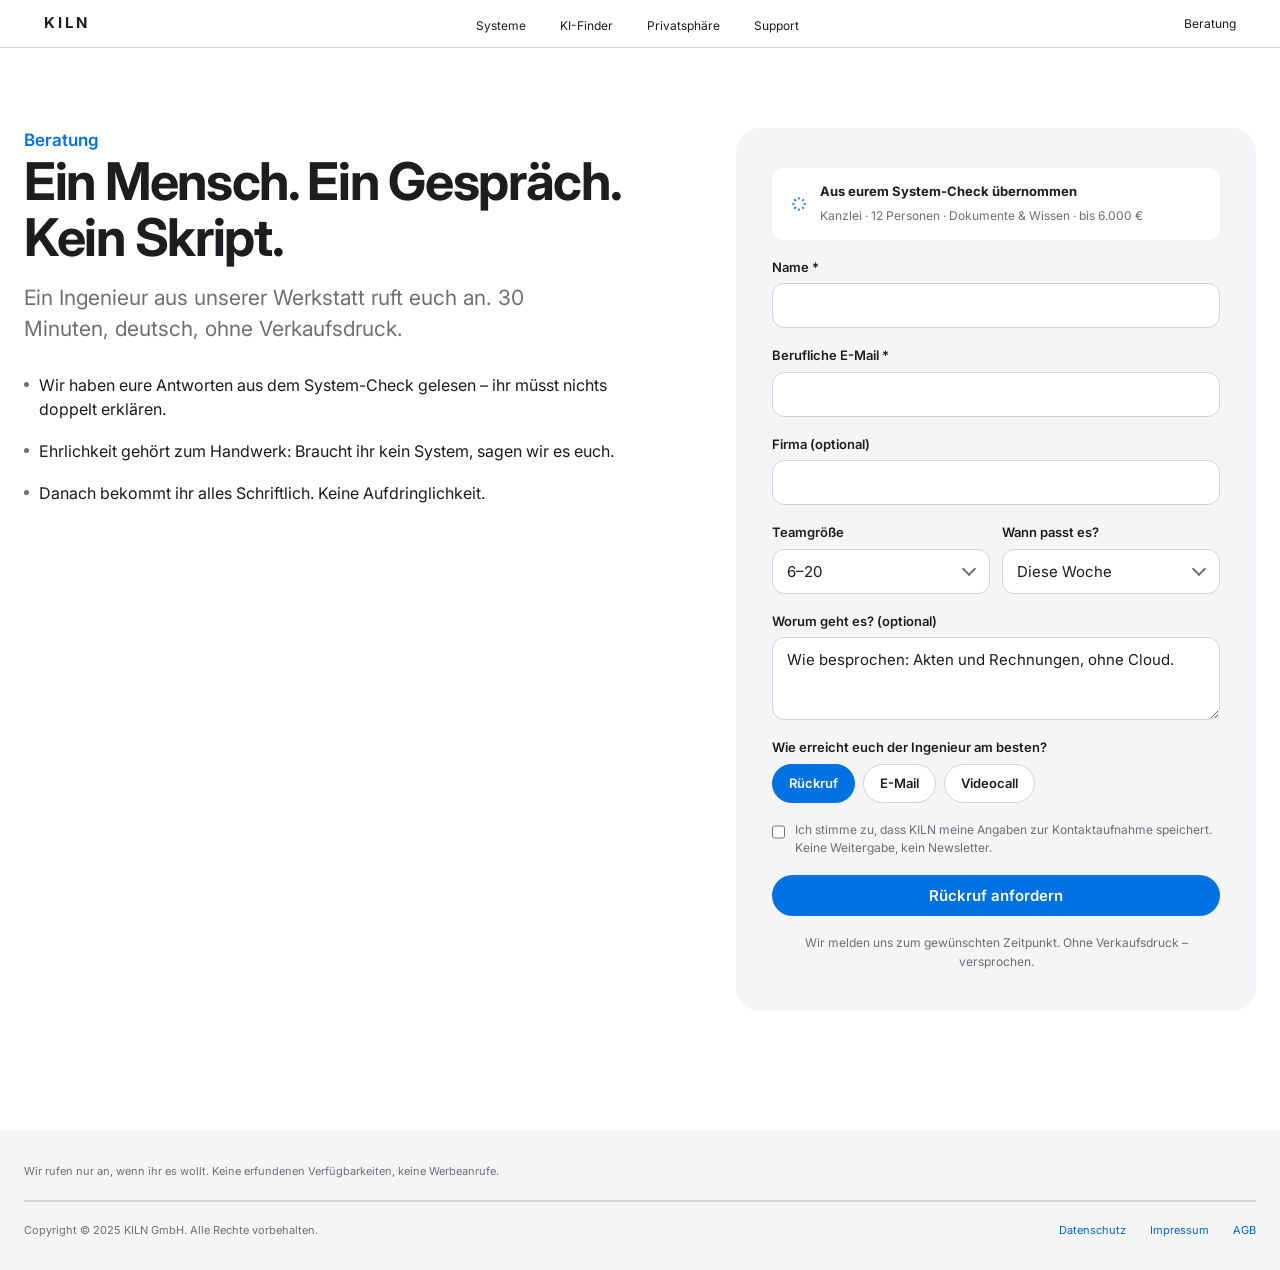
==== beratung.html @ 797bc758 "KILN V2 · lokale KI-Systeme im Apple-inspirierten Design (Statische Site mit ausgearbeitetem Konfigu" ====
<!DOCTYPE html>
<html lang="de">
<head>
<meta charset="UTF-8">
<meta name="viewport" content="width=device-width, initial-scale=1">
<title>Beratung – KILN</title>
<link href="https://fonts.googleapis.com/css2?family=Inter:wght@400;500;600;700&display=swap" rel="stylesheet">
<link rel="stylesheet" href="css/style.css">
</head>
<body>
<header class="nav">
  <div class="nav-in">
    <a class="logo" href="index.html">KILN</a>
    <nav aria-label="Hauptnavigation"><ul class="nav-links">
      <li><a href="katalog.html">Systeme</a></li><li><a href="konfigurator.html">KI-Finder</a></li><li><a href="privatsphaere.html">Privatsphäre</a></li><li><a href="#">Support</a></li>
    </ul></nav>
    <div class="nav-right"><a href="beratung.html" aria-current="page">Beratung</a></div>
  </div>
</header>

<main>
  <div class="wrap-wide consult" style="display:grid;grid-template-columns:1fr 520px;gap:90px;padding-top:80px;padding-bottom:120px;align-items:start">
    <div>
      <p class="eyebrow">Beratung</p>
      <h1 class="page" style="font-size:clamp(34px,4.4vw,52px)">Ein Mensch. Ein Gespräch. Kein Skript.</h1>
      <p class="lead" style="margin-top:16px;max-width:520px">Ein Ingenieur aus unserer Werkstatt ruft euch an. 30 Minuten, deutsch, ohne Verkaufsdruck.</p>
      <ul class="fit-list" style="margin-top:28px;gap:18px">
        <li>Wir haben eure Antworten aus dem System-Check gelesen – ihr müsst nichts doppelt erklären.</li>
        <li>Ehrlichkeit gehört zum Handwerk: Braucht ihr kein System, sagen wir es euch.</li>
        <li>Danach bekommt ihr alles Schriftlich. Keine Aufdringlichkeit.</li>
      </ul>
    </div>

    <form class="card" style="background:var(--gray);border-radius:24px;gap:18px" id="consultForm" novalidate>
      <div class="card" style="flex-direction:row;gap:12px;align-items:center;padding:14px 18px;border-radius:14px">
        <svg width="18" height="18" viewBox="0 0 24 24" fill="none" stroke="var(--blue)" stroke-width="2"><path d="M12 3v3m0 12v3M3 12h3m12 0h3M5.6 5.6l2.2 2.2m8.4 8.4 2.2 2.2m0-12.8-2.2 2.2M7.8 16.2l-2.2 2.2"/></svg>
        <div><strong style="font-size:13px;display:block" id="prefillHead">Aus eurem System-Check übernommen</strong>
        <span style="font-size:12px;color:var(--sub)" id="prefillText">Kanzlei · 12 Personen · Dokumente &amp; Wissen · bis 6.000 €</span></div>
      </div>
      <div class="field"><label for="name">Name *</label><input class="input" id="name" required autocomplete="name"><span class="err-msg">Bitte sagt uns euren Namen.</span></div>
      <div class="field"><label for="email">Berufliche E-Mail *</label><input class="input" id="email" type="email" required autocomplete="email"><span class="err-msg">Bitte eine gültige E-Mail-Adresse angeben.</span></div>
      <div class="field"><label for="company">Firma (optional)</label><input class="input" id="company" autocomplete="organization"></div>
      <div style="display:grid;grid-template-columns:1fr 1fr;gap:12px">
        <div class="field"><label for="team">Teamgröße</label><div class="select-wrap"><select class="input" id="team"><option>1–5</option><option selected>6–20</option><option>21–50</option><option>50+</option></select></div></div>
        <div class="field"><label for="when">Wann passt es?</label><div class="select-wrap"><select class="input" id="when"><option>So schnell wie möglich</option><option selected>Diese Woche</option><option>Nächste Woche</option><option>Erst mal unverbindlich</option></select></div></div>
      </div>
      <div class="field"><label for="topic">Worum geht es? (optional)</label><textarea class="input" id="topic" rows="3">Wie besprochen: Akten und Rechnungen, ohne Cloud.</textarea></div>
      <div class="field"><label>Wie erreicht euch der Ingenieur am besten?</label>
        <div style="display:flex;gap:8px;flex-wrap:wrap">
          <label class="radio-pill"><input type="radio" name="way" checked>Rückruf</label>
          <label class="radio-pill"><input type="radio" name="way">E-Mail</label>
          <label class="radio-pill"><input type="radio" name="way">Videocall</label>
        </div>
      </div>
      <label class="check"><input type="checkbox" id="consent" required>Ich stimme zu, dass KILN meine Angaben zur Kontaktaufnahme speichert. Keine Weitergabe, kein Newsletter.</label>
      <button class="btn" style="width:100%" type="submit">Rückruf anfordern</button>
      <p class="center" style="font-size:12px;color:var(--sub)">Wir melden uns zum gewünschten Zeitpunkt. Ohne Verkaufsdruck – versprochen.</p>
    </form>
  </div>
</main>

<footer>
  <div class="wrap-wide">
    <p class="legal">Wir rufen nur an, wenn ihr es wollt. Keine erfundenen Verfügbarkeiten, keine Werbeanrufe.</p>
    <div class="foot-bottom">
      <span>Copyright © 2025 KILN GmbH. Alle Rechte vorbehalten.</span>
      <nav aria-label="Rechtliches"><a href="privatsphaere.html">Datenschutz</a><a href="#">Impressum</a><a href="#">AGB</a></nav>
    </div>
  </div>
</footer>
<script>
  // Prefill aus dem System-Check (sessionStorage)
  (function(){
    var s = sessionStorage.getItem('kiln-summary');
    if(s && location.hash === '#prefill'){
      document.getElementById('prefillText').textContent = s.replace('KILN-System-Check: ','');
    }
  })();
  // Validierung + Sende-Zustand (Demo: kein echtes Backend)
  document.getElementById('consultForm').addEventListener('submit', function(e){
    e.preventDefault();
    var ok = true;
    var n = document.getElementById('name'), m = document.getElementById('email'), c = document.getElementById('consent');
    n.classList.toggle('invalid', !n.value.trim()); if(!n.value.trim()) ok = false;
    var mailOk = /^[^\s@]+@[^\s@]+\.[^\s@]+$/.test(m.value); m.classList.toggle('invalid', !mailOk); if(!mailOk) ok = false;
    if(!c.checked) ok = false;
    if(ok){ var b = this.querySelector('button[type=submit]'); b.textContent = 'Angekommen – wir melden uns.'; b.disabled = true; }
  });
</script>
</body>
</html>
---- css/style.css ----
/* KILN V2 · Apple-inspired design system */
:root{
  --bg:#fff;--gray:#f5f5f7;--ink:#1d1d1f;--sub:#6e6e73;--faint:#86868b;
  --blue:#0071e3;--blue-h:#0077ed;--link:#06c;--line:#d2d2d7;--dark:#000;
  --r-lg:22px;--r-md:16px;--r-pill:980px;
  --font:'Inter',-apple-system,BlinkMacSystemFont,'SF Pro Display','Segoe UI',sans-serif;
  --shadow:0 12px 40px rgba(0,0,0,.08);
}
*{margin:0;padding:0;box-sizing:border-box}
html{scroll-behavior:smooth}
body{font-family:var(--font);color:var(--ink);background:var(--bg);line-height:1.5;-webkit-font-smoothing:antialiased}
img{display:block;max-width:100%}
a{color:var(--link);text-decoration:none}
a:hover{text-decoration:underline}
:focus-visible{outline:3px solid var(--blue);outline-offset:2px;border-radius:6px}
.wrap{max-width:1100px;margin:0 auto;padding:0 24px}
.wrap-wide{max-width:1280px;margin:0 auto;padding:0 24px}

/* ---------- Nav ---------- */
.nav{position:sticky;top:0;z-index:50;height:48px;backdrop-filter:saturate(180%) blur(20px);
  background:rgba(255,255,255,.8);border-bottom:1px solid var(--line)}
.nav-in{max-width:1280px;margin:0 auto;padding:0 44px;height:100%;display:flex;align-items:center;justify-content:space-between}
.nav .logo{font-weight:700;letter-spacing:3px;font-size:15px;color:var(--ink)}
.nav .logo:hover{text-decoration:none}
.nav-links{display:flex;gap:34px;list-style:none}
.nav-links a{font-size:12px;color:var(--ink)}
.nav-right{display:flex;gap:24px;align-items:center}
.nav-right a{font-size:12px;color:var(--ink)}
.nav-icon{display:flex;align-items:center}

/* ---------- Buttons ---------- */
.btn{display:inline-flex;align-items:center;justify-content:center;gap:8px;border:0;cursor:pointer;
  font:600 15px/1 var(--font);color:#fff;background:var(--blue);border-radius:var(--r-pill);
  padding:13px 26px;text-decoration:none;transition:background .18s ease,transform .18s ease}
.btn:hover{background:var(--blue-h);text-decoration:none}
.btn:active{transform:scale(.98)}
.btn:disabled{background:#d2d2d7;color:#fff;cursor:not-allowed;transform:none}
.btn-ghost{background:transparent;color:var(--ink);border:1px solid var(--line)}
.btn-ghost:hover{background:var(--gray)}
.btn-sm{padding:8px 16px;font-size:13px}
.link{font:400 16px var(--font);color:var(--link)}
.link:hover{text-decoration:underline}
.link.chev::after{content:" ›"}

/* ---------- Type ---------- */
.eyebrow{font-size:17px;font-weight:600;color:var(--blue)}
.eyebrow.gray{color:var(--ink)}
h1.display{font-size:clamp(40px,6vw,78px);font-weight:700;letter-spacing:-.03em;line-height:1.05}
h1.page,.h-page{font-size:clamp(36px,5vw,56px);font-weight:700;letter-spacing:-.025em;line-height:1.08}
h2.sec{font-size:clamp(30px,4vw,52px);font-weight:700;letter-spacing:-.025em;line-height:1.1}
h3.card-t{font-size:22px;font-weight:700;letter-spacing:-.02em}
.lead{font-size:clamp(17px,2vw,21px);line-height:1.5;color:var(--sub)}
.center{text-align:center}
.center .lead{margin-left:auto;margin-right:auto}

/* ---------- Sections ---------- */
section{padding:110px 0}
section.tight{padding:60px 0}
.sec-head{max-width:760px;margin:0 auto 52px;text-align:center}
.sec-head .lead{max-width:620px;margin-top:14px}
.gray{background:var(--gray)}
.dark{background:var(--dark);color:#f5f5f7}
.dark .lead{color:#a1a1a6}

/* ---------- Hero ---------- */
.hero{padding:72px 0 24px;text-align:center}
.hero .lead{max-width:660px;margin:18px auto 0}
.cta-row{display:flex;gap:28px;align-items:center;justify-content:center;margin-top:22px;flex-wrap:wrap}
.hero-img{margin:36px auto 0;max-width:1180px;height:clamp(280px,40vw,600px);border-radius:var(--r-lg);background:#fbfbfd url(../img/generated.png) center/cover no-repeat}
.trust{display:flex;justify-content:space-between;gap:16px;padding:26px 0;flex-wrap:wrap}
.trust-item{display:flex;gap:8px;align-items:center;color:var(--sub);font-size:13px}
.trust-item svg{flex:none}

/* ---------- Cards ---------- */
.grid-3{display:grid;grid-template-columns:repeat(3,1fr);gap:20px}
.grid-2{display:grid;grid-template-columns:repeat(2,1fr);gap:20px}
.card{background:#fff;border-radius:var(--r-lg);padding:40px 36px;display:flex;flex-direction:column;gap:14px}
.card .ic{width:28px;height:28px;color:var(--blue)}
.card p{font-size:15px;line-height:1.55;color:var(--sub)}
.card.center-card{align-items:center;text-align:center}
.card .price{font-weight:600;font-size:15px}
.card-links{display:flex;gap:18px}
.card-links a{font-size:15px}
.img-card{padding:0;overflow:hidden}
.img-card .photo{height:210px;background:#fff center/cover no-repeat;border-radius:var(--r-lg) var(--r-lg) 0 0}
.img-card .body{padding:0 28px 32px;display:flex;flex-direction:column;align-items:center;gap:12px;text-align:center}
.img-card .body p{max-width:280px}
.tile{background:var(--dark);color:#f5f5f7;border-radius:var(--r-lg);padding:44px;min-height:300px;
  display:flex;flex-direction:column;justify-content:flex-end;gap:12px}
.tile h3{font-size:clamp(22px,2.5vw,32px);font-weight:700;letter-spacing:-.02em;line-height:1.15}
.tile p{color:#a1a1a6;font-size:16px}
.tile a{color:#2997ff;font-size:15px}
.badge{display:inline-flex;align-items:center;gap:5px;background:var(--gray);border-radius:var(--r-pill);
  padding:4px 10px;font-size:11px;color:var(--ink)}
.badge svg{width:12px;height:12px}
.badge.blue{background:var(--blue);color:#fff;font-weight:600}

/* ---------- Steps ---------- */
.step-grid{display:grid;grid-template-columns:repeat(3,1fr);gap:20px}
.step-card{background:var(--gray);border-radius:var(--r-lg);padding:40px 36px;display:flex;flex-direction:column;gap:12px}
.step-card .num{color:var(--blue);font-weight:700;font-size:17px}
.step-card h3{font-size:24px;letter-spacing:-.02em}
.step-card p{color:var(--sub);font-size:15px}

/* ---------- Catalog ---------- */
.filter-bar{display:flex;gap:10px;align-items:center;padding:0 0 28px;flex-wrap:wrap}
.chip{display:inline-flex;align-items:center;gap:6px;padding:8px 16px;border-radius:var(--r-pill);
  background:var(--gray);font-size:13px;color:var(--ink);border:1px solid transparent;cursor:pointer;
  font-family:var(--font);transition:background .15s}
.chip:hover{background:#e8e8ed}
.chip .x{color:var(--link);font-weight:600}
.chip.selected{background:var(--blue);color:#fff;font-weight:600}
.count{margin-left:auto;font-size:13px;color:var(--sub)}
.compare-bar{background:#1d1d1f;color:#f5f5f7;padding:16px 0}
.compare-bar .wrap-wide{display:flex;justify-content:space-between;align-items:center;gap:16px;flex-wrap:wrap}
.compare-bar .btn{background:#fff;color:#1d1d1f}
.compare-bar .btn:hover{background:#e8e8ed}

/* ---------- Product page ---------- */
.localnav{border-bottom:1px solid var(--line);background:rgba(255,255,255,.85);position:sticky;top:48px;z-index:40;backdrop-filter:blur(20px)}
.localnav .wrap-wide{display:flex;align-items:center;justify-content:space-between;height:52px}
.localnav .p-name{font-size:19px;font-weight:600}
.localnav nav{display:flex;gap:24px;align-items:center}
.localnav nav a{font-size:12px;color:var(--sub)}
.localnav nav a[aria-current]{color:var(--ink);font-weight:600}
.stat-band{display:grid;grid-template-columns:repeat(4,1fr);gap:24px;padding:90px 0}
.stat{text-align:center}
.stat .n{font-size:clamp(36px,4vw,56px);font-weight:700;letter-spacing:-.03em}
.stat .l{color:#a1a1a6;font-size:15px;margin-top:8px}
.fit-list{display:flex;flex-direction:column;gap:16px}
.fit-list li{display:flex;gap:10px;align-items:flex-start;list-style:none;font-size:16px}
.fit-list li::before{content:"";flex:none;width:5px;height:5px;border-radius:50%;background:var(--sub);margin-top:9px}

/* ---------- Forms ---------- */
.field{display:flex;flex-direction:column;gap:6px}
.field label{font-size:13px;font-weight:600}
.input,select.input,textarea.input{width:100%;padding:12px 14px;border:1px solid var(--line);border-radius:12px;
  font:400 15px var(--font);color:var(--ink);background:#fff;transition:border-color .15s,box-shadow .15s;appearance:none}
.input:hover{border-color:#b8b8bd}
.input:focus{outline:none;border-color:var(--blue);box-shadow:0 0 0 4px rgba(0,113,227,.15)}
.input:focus:not(:focus-visible){box-shadow:0 0 0 4px rgba(0,113,227,.15)}
.input:disabled{background:var(--gray);color:var(--faint)}
.input.invalid{border-color:#e30000;box-shadow:0 0 0 4px rgba(227,0,0,.1)}
.err-msg{font-size:12px;color:#e30000;display:none}
.input.invalid~.err-msg{display:block}
.select-wrap{position:relative}
.select-wrap::after{content:"";position:absolute;right:16px;top:50%;width:8px;height:8px;border-right:2px solid var(--sub);border-bottom:2px solid var(--sub);transform:translateY(-70%) rotate(45deg);pointer-events:none}
.check{display:flex;gap:10px;align-items:flex-start;font-size:12px;color:var(--sub)}
.check input{width:18px;height:18px;accent-color:var(--blue);margin-top:2px}
.radio-pill{display:inline-flex;padding:9px 16px;border-radius:var(--r-pill);border:1px solid var(--line);
  background:#fff;font-size:13px;cursor:pointer;transition:all .15s}
.radio-pill:hover{background:var(--gray)}
.radio-pill input{position:absolute;opacity:0}
.radio-pill:has(input:checked){background:var(--blue);border-color:var(--blue);color:#fff;font-weight:600}
.radio-pill:has(input:focus-visible){outline:3px solid var(--blue);outline-offset:2px}

/* ---------- Configurator ---------- */
.cfg-top{border-bottom:1px solid var(--line);background:#fff}
.cfg-top .wrap-wide{display:flex;justify-content:space-between;align-items:center;height:56px}
.cfg-title{font-weight:600;font-size:15px}
.cfg-meta{display:flex;gap:16px;align-items:center}
.cfg-meta .step-count{font-size:12px;color:var(--sub)}
.progress{height:2px;background:var(--line);position:relative}
.progress .bar{position:absolute;left:0;top:0;bottom:0;background:var(--blue);transition:width .35s ease}
.cfg-body{display:grid;grid-template-columns:280px 1fr;align-items:start}
.rail{border-right:1px solid var(--line);padding:36px 28px;display:flex;flex-direction:column;gap:4px;position:sticky;top:106px}
.rail-item{display:flex;gap:10px;align-items:center;padding:10px 12px;border-radius:10px;font-size:13px;color:var(--sub)}
.rail-item .ri-ic{width:20px;height:20px;border-radius:50%;border:1.5px solid var(--line);display:flex;align-items:center;justify-content:center;flex:none;font-size:11px;color:var(--sub)}
.rail-item.done .ri-ic{border:0;background:var(--gray);color:var(--sub)}
.rail-item.done .ri-ic::after{content:"✓";font-size:11px}
.rail-item.current{background:var(--gray);color:var(--ink);font-weight:600}
.rail-item.current .ri-ic{border-color:var(--blue);color:var(--blue)}
.rail-item.current .ri-ic::after{content:"";width:8px;height:8px;border-radius:50%;background:var(--blue)}
.cfg-main{padding:40px 56px 72px;max-width:860px}
.cfg-q{font-size:clamp(24px,3vw,34px);font-weight:700;letter-spacing:-.02em;margin-bottom:8px}
.cfg-sub{color:var(--sub);font-size:16px;margin-bottom:28px}
.opt-card{border:1px solid var(--line);border-radius:20px;padding:28px;background:#fff;text-align:left;
  display:flex;flex-direction:column;gap:8px;cursor:pointer;font-family:var(--font);transition:all .15s;position:relative}
.opt-card:hover{border-color:#b8b8bd;box-shadow:var(--shadow)}
.opt-card .oc-ic{width:24px;height:24px;color:var(--ink)}
.opt-card h4{font-size:19px;letter-spacing:-.01em}
.opt-card p{font-size:14px;color:var(--sub)}
.opt-card .oc-check{position:absolute;top:24px;right:24px;width:22px;height:22px;border-radius:50%;border:1.5px solid var(--line)}
.opt-card[aria-pressed="true"]{border-color:var(--blue);border-width:2px;background:#f5f9ff}
.opt-card[aria-pressed="true"] .oc-ic{color:var(--blue)}
.opt-card[aria-pressed="true"] .oc-check{border:0;background:var(--blue) url('data:image/svg+xml;utf8,<svg xmlns="http://www.w3.org/2000/svg" viewBox="0 0 24 24" fill="none" stroke="white" stroke-width="3"><path d="M20 6 9 17l-5-5"/></svg>') center/60% no-repeat}
.opt-card.locked{opacity:.45;cursor:not-allowed}
.opt-grid{display:grid;grid-template-columns:repeat(2,1fr);gap:14px}
.stepper{display:inline-flex;align-items:center;border:1px solid var(--line);border-radius:12px;overflow:hidden}
.stepper button{width:40px;height:42px;border:0;background:#fff;font-size:18px;cursor:pointer;color:var(--ink)}
.stepper button:hover{background:var(--gray)}
.stepper button:disabled{color:var(--line);cursor:not-allowed}
.stepper .val{width:64px;text-align:center;font-weight:600;font-size:15px}
.seg{display:inline-flex;background:var(--gray);border-radius:12px;padding:3px}
.seg button{border:0;background:transparent;padding:9px 18px;border-radius:10px;font:400 14px var(--font);color:var(--ink);cursor:pointer;transition:all .15s}
.seg button[aria-pressed="true"]{background:#fff;font-weight:600;box-shadow:0 1px 4px rgba(0,0,0,.08)}
.escape{margin-top:18px;display:flex;align-items:center;gap:10px;background:var(--gray);border-radius:14px;padding:16px 18px;font-size:14px;color:var(--sub)}
.cfg-footer{display:flex;justify-content:space-between;align-items:center;margin-top:40px;padding-top:24px;border-top:1px solid var(--line)}
.summary{background:var(--gray);border-radius:var(--r-lg);padding:28px;position:sticky;top:106px}
.summary h3{font-size:16px;margin-bottom:14px}
.sum-row{display:flex;justify-content:space-between;gap:12px;padding:7px 0;border-bottom:1px solid #e5e5ea;font-size:13px}
.sum-row .k{color:var(--sub)}
.sum-row .v{text-align:right;font-weight:500;max-width:60%}
.sum-empty{font-size:13px;color:var(--faint)}
.verdict{border:1px solid var(--line);border-radius:24px;padding:34px;display:flex;flex-direction:column;gap:16px;background:#fff}
.verdict.best{border:2px solid var(--blue);background:var(--gray)}
.verdict .v-head{display:flex;gap:8px;align-items:center;flex-wrap:wrap}
.verdict h3{font-size:28px;letter-spacing:-.02em}
.verdict ul{list-style:none;display:flex;flex-direction:column;gap:10px}
.verdict li{display:flex;gap:10px;font-size:15px;line-height:1.5}
.verdict li svg{flex:none;margin-top:3px;color:var(--blue)}
.verdict li.soft svg{color:var(--sub)}
.verdict li.soft{color:var(--sub)}
.cost{border-top:1px solid var(--line);padding-top:14px;display:flex;flex-direction:column;gap:8px}
.cost .crow{display:flex;justify-content:space-between;font-size:14px}
.cost .crow .k{color:var(--sub)}
.cost .total{display:flex;justify-content:space-between;font-size:17px;font-weight:700;padding-top:10px;margin-top:4px;border-top:1px solid var(--line)}
.legend{display:flex;gap:26px;align-items:center;font-size:13px;color:var(--sub);margin-bottom:20px;flex-wrap:wrap}
.legend .dot{display:inline-block;width:9px;height:9px;border-radius:50%;margin-right:7px}
.dot-ok{background:#34c759}.dot-mid{background:#ff9f0a}.dot-no{background:#ff3b30}
.plat-card{border:1px solid var(--line);border-radius:20px;padding:24px;display:flex;flex-direction:column;gap:10px}
.plat-card .v{display:inline-flex;align-items:center;font-size:12px;font-weight:600}
.plat-card .v.ok{color:#248a3d}.plat-card .v.mid{color:#b25000}.plat-card .v.no{color:#d70015}
.plat-card h4{font-size:17px}
.plat-card p{font-size:13px;color:var(--sub)}
.plat-card.disabled{opacity:.55}
.toast{position:fixed;bottom:24px;left:50%;transform:translate(-50%,80px);background:#1d1d1f;color:#fff;
  padding:12px 22px;border-radius:var(--r-pill);font-size:14px;opacity:0;transition:all .3s ease;z-index:100;pointer-events:none}
.toast.show{opacity:1;transform:translate(-50%,0)}

/* ---------- Reveal ---------- */
@media (prefers-reduced-motion:no-preference){
  .reveal{opacity:0;transform:translateY(24px);transition:opacity .7s ease,transform .7s ease}
  .reveal.in{opacity:1;transform:none}
}

/* ---------- Footer ---------- */
footer{background:var(--gray);padding:32px 0;margin-top:0}
footer .legal{font-size:11px;color:var(--sub);line-height:1.5;padding-bottom:20px;border-bottom:1px solid var(--line)}
.foot-cols{display:flex;justify-content:space-between;gap:40px;padding:26px 0;flex-wrap:wrap}
.foot-cols h4{font-size:11px;font-weight:600;margin-bottom:12px}
.foot-cols ul{list-style:none;display:flex;flex-direction:column;gap:10px}
.foot-cols a{font-size:11px;color:var(--sub)}
.foot-bottom{display:flex;justify-content:space-between;gap:16px;padding-top:20px;border-top:1px solid var(--line);font-size:11px;color:var(--sub);flex-wrap:wrap}
.foot-bottom nav{display:flex;gap:24px}

/* ---------- Responsive ---------- */
@media(max-width:1024px){
  .grid-3,.step-grid{grid-template-columns:repeat(2,1fr)}
  .cfg-body{grid-template-columns:1fr}
  .rail{position:static;flex-direction:row;overflow-x:auto;border-right:0;border-bottom:1px solid var(--line);padding:14px 24px}
  .rail-item{white-space:nowrap}
  .cfg-main{padding:32px 24px 56px}
  .opt-grid{grid-template-columns:1fr}
}
@media(max-width:1024px){
  .consult{grid-template-columns:1fr!important;gap:48px!important}
  .opt-grid{grid-template-columns:1fr}
}
@media(max-width:768px){
  .nav-links{display:none}
  section{padding:72px 0}
  .grid-3,.grid-2,.step-grid,.stat-band{grid-template-columns:1fr}
  .cta-row{flex-direction:column;gap:16px}
  .trust{flex-direction:column;gap:12px;align-items:flex-start}
  .wrap-wide,.nav-in{padding:0 20px}
}
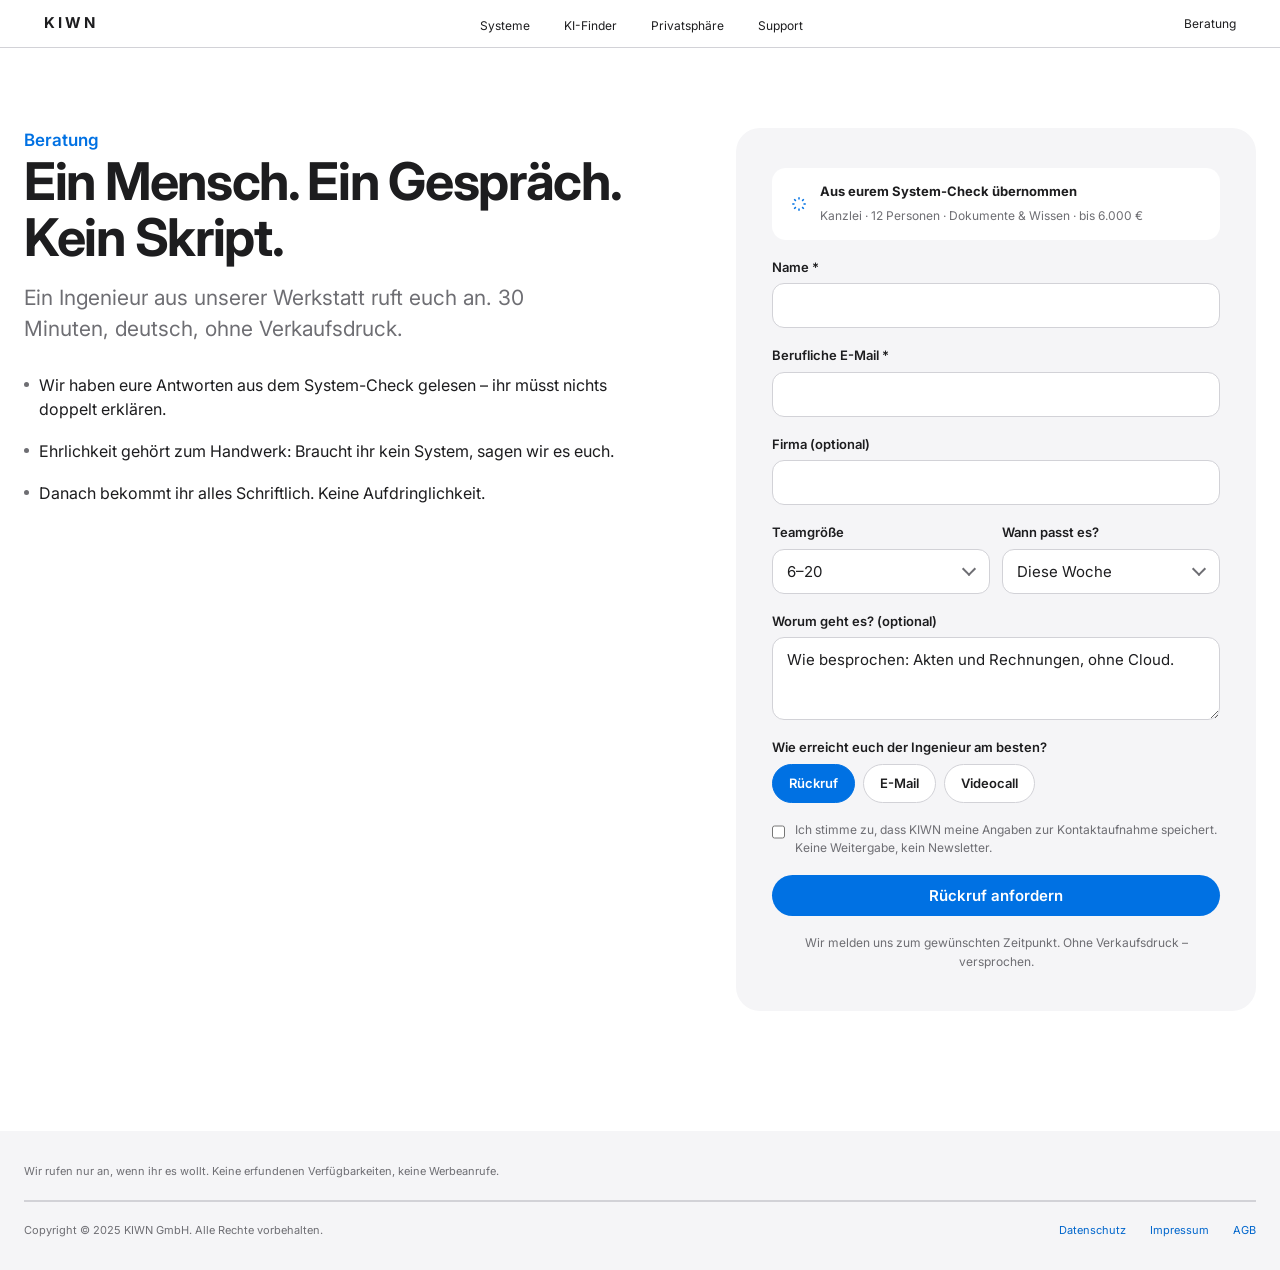
==== commit 15279aa3: "Umbenennung: KILN → KIWN" ====
--- a/beratung.html
+++ b/beratung.html
@@ -3,20 +3,28 @@
 <head>
 <meta charset="UTF-8">
 <meta name="viewport" content="width=device-width, initial-scale=1">
-<title>Beratung – KILN</title>
+<title>Beratung – KIWN</title>
 <link href="https://fonts.googleapis.com/css2?family=Inter:wght@400;500;600;700&display=swap" rel="stylesheet">
 <link rel="stylesheet" href="css/style.css">
 </head>
 <body>
 <header class="nav">
   <div class="nav-in">
-    <a class="logo" href="index.html">KILN</a>
+    <a class="logo" href="index.html">KIWN</a>
     <nav aria-label="Hauptnavigation"><ul class="nav-links">
       <li><a href="katalog.html">Systeme</a></li><li><a href="konfigurator.html">KI-Finder</a></li><li><a href="privatsphaere.html">Privatsphäre</a></li><li><a href="#">Support</a></li>
     </ul></nav>
     <div class="nav-right"><a href="beratung.html" aria-current="page">Beratung</a></div>
-  </div>
+    <button class="menu-btn" type="button" aria-expanded="false" aria-controls="mobileMenu" aria-label="Menü öffnen"><svg width="20" height="20" viewBox="0 0 24 24" fill="none" stroke="currentColor" stroke-width="2"><line x1="3" y1="6" x2="21" y2="6"/><line x1="3" y1="12" x2="21" y2="12"/><line x1="3" y1="18" x2="21" y2="18"/></svg></button>
+</div>
 </header>
+<nav class="mobile-menu" id="mobileMenu" hidden aria-label="Mobiles Menü">
+  <a href="katalog.html">Systeme</a>
+  <a href="konfigurator.html">KI-Finder</a>
+  <a href="privatsphaere.html">Privatsphäre</a>
+  <a href="#">Support</a>
+  <a class="btn" href="beratung.html">Beratung</a>
+</nav>
 
 <main>
   <div class="wrap-wide consult" style="display:grid;grid-template-columns:1fr 520px;gap:90px;padding-top:80px;padding-bottom:120px;align-items:start">
@@ -52,7 +60,7 @@
           <label class="radio-pill"><input type="radio" name="way">Videocall</label>
         </div>
       </div>
-      <label class="check"><input type="checkbox" id="consent" required>Ich stimme zu, dass KILN meine Angaben zur Kontaktaufnahme speichert. Keine Weitergabe, kein Newsletter.</label>
+      <label class="check"><input type="checkbox" id="consent" required>Ich stimme zu, dass KIWN meine Angaben zur Kontaktaufnahme speichert. Keine Weitergabe, kein Newsletter.</label>
       <button class="btn" style="width:100%" type="submit">Rückruf anfordern</button>
       <p class="center" style="font-size:12px;color:var(--sub)">Wir melden uns zum gewünschten Zeitpunkt. Ohne Verkaufsdruck – versprochen.</p>
     </form>
@@ -63,7 +71,7 @@
   <div class="wrap-wide">
     <p class="legal">Wir rufen nur an, wenn ihr es wollt. Keine erfundenen Verfügbarkeiten, keine Werbeanrufe.</p>
     <div class="foot-bottom">
-      <span>Copyright © 2025 KILN GmbH. Alle Rechte vorbehalten.</span>
+      <span>Copyright © 2025 KIWN GmbH. Alle Rechte vorbehalten.</span>
       <nav aria-label="Rechtliches"><a href="privatsphaere.html">Datenschutz</a><a href="#">Impressum</a><a href="#">AGB</a></nav>
     </div>
   </div>
@@ -73,7 +81,7 @@
   (function(){
     var s = sessionStorage.getItem('kiln-summary');
     if(s && location.hash === '#prefill'){
-      document.getElementById('prefillText').textContent = s.replace('KILN-System-Check: ','');
+      document.getElementById('prefillText').textContent = s.replace('KIWN-System-Check: ','');
     }
   })();
   // Validierung + Sende-Zustand (Demo: kein echtes Backend)
--- a/css/style.css
+++ b/css/style.css
@@ -1,4 +1,4 @@
-/* KILN V2 · Apple-inspired design system */
+/* KIWN V2 · Apple-inspired design system */
 :root{
   --bg:#fff;--gray:#f5f5f7;--ink:#1d1d1f;--sub:#6e6e73;--faint:#86868b;
   --blue:#0071e3;--blue-h:#0077ed;--link:#06c;--line:#d2d2d7;--dark:#000;
@@ -265,3 +265,63 @@
   .trust{flex-direction:column;gap:12px;align-items:flex-start}
   .wrap-wide,.nav-in{padding:0 20px}
 }
+
+/* ---------- Mobile-Optimierung ---------- */
+.nav,.localnav{-webkit-backdrop-filter:saturate(180%) blur(20px)}
+.menu-btn{display:none;align-items:center;background:none;border:0;padding:10px;margin:-10px;cursor:pointer;color:var(--ink)}
+.mobile-menu{display:none}
+
+@media(max-width:768px){
+  /* Navigation */
+  .menu-btn{display:inline-flex}
+  .mobile-menu{display:flex;flex-direction:column;position:fixed;top:48px;left:0;right:0;z-index:49;
+    background:rgba(255,255,255,.97);-webkit-backdrop-filter:blur(20px);backdrop-filter:blur(20px);
+    border-bottom:1px solid var(--line);padding:6px 24px 20px;box-shadow:var(--shadow)}
+  .mobile-menu[hidden]{display:none}
+  .mobile-menu a{padding:15px 0;font-size:16px;color:var(--ink);border-bottom:1px solid #e8e8ed}
+  .mobile-menu a.btn{margin-top:14px;border-bottom:0;justify-content:center}
+  .nav-right a:not(.nav-icon){font-size:13px}
+
+  /* Lokal-Navigation (Produkt) */
+  .localnav nav a:not(.btn){display:none}
+
+  /* Typo & Abstände */
+  section{padding:64px 0}
+  .hero{padding:48px 0 8px}
+  .cta-row .btn{width:100%}
+  .tile{padding:28px;min-height:240px}
+  .foot-cols{display:grid;grid-template-columns:1fr 1fr;gap:26px}
+
+  /* Touch-Targets ≥ 44px */
+  .chip,.radio-pill{padding:11px 18px;font-size:14px}
+  .btn-sm{padding:11px 18px}
+
+  /* Katalog-Karten linksbündig für ruhigere Mobile-Optik */
+  .img-card .body{text-align:left;align-items:flex-start}
+  .img-card .body p{max-width:none}
+
+  /* Konfigurator */
+  .cfg-top .wrap-wide{height:auto;padding-top:10px;padding-bottom:10px;flex-wrap:wrap;gap:8px}
+  .cfg-meta{width:100%;justify-content:space-between}
+  .cfg-meta .btn{padding:8px 14px;font-size:12px}
+  .rail{padding:12px 20px;gap:2px}
+  .rail-item{padding:8px 10px;font-size:12px}
+  .cfg-main{padding:28px 20px 48px}
+  .cfg-q{font-size:24px}
+  .seg{width:100%;overflow-x:auto}
+  .seg button{flex:1 0 auto;padding:11px 14px}
+  .stepper button{width:48px;height:46px}
+  .cfg-footer{gap:12px}
+  .cfg-footer .btn{flex:1}
+  #autoSave{display:none}
+  .verdict{padding:26px}
+  .legend{flex-direction:column;gap:10px;align-items:flex-start}
+
+  /* Beratung */
+  #consultForm > .card[style*="flex-direction:row"]{align-items:flex-start}
+}
+@media(max-width:480px){
+  .field-row{grid-template-columns:1fr}
+  #consultForm div[style*="grid-template-columns:1fr 1fr"]{grid-template-columns:1fr!important}
+  .mobile-menu a{font-size:17px}
+}
